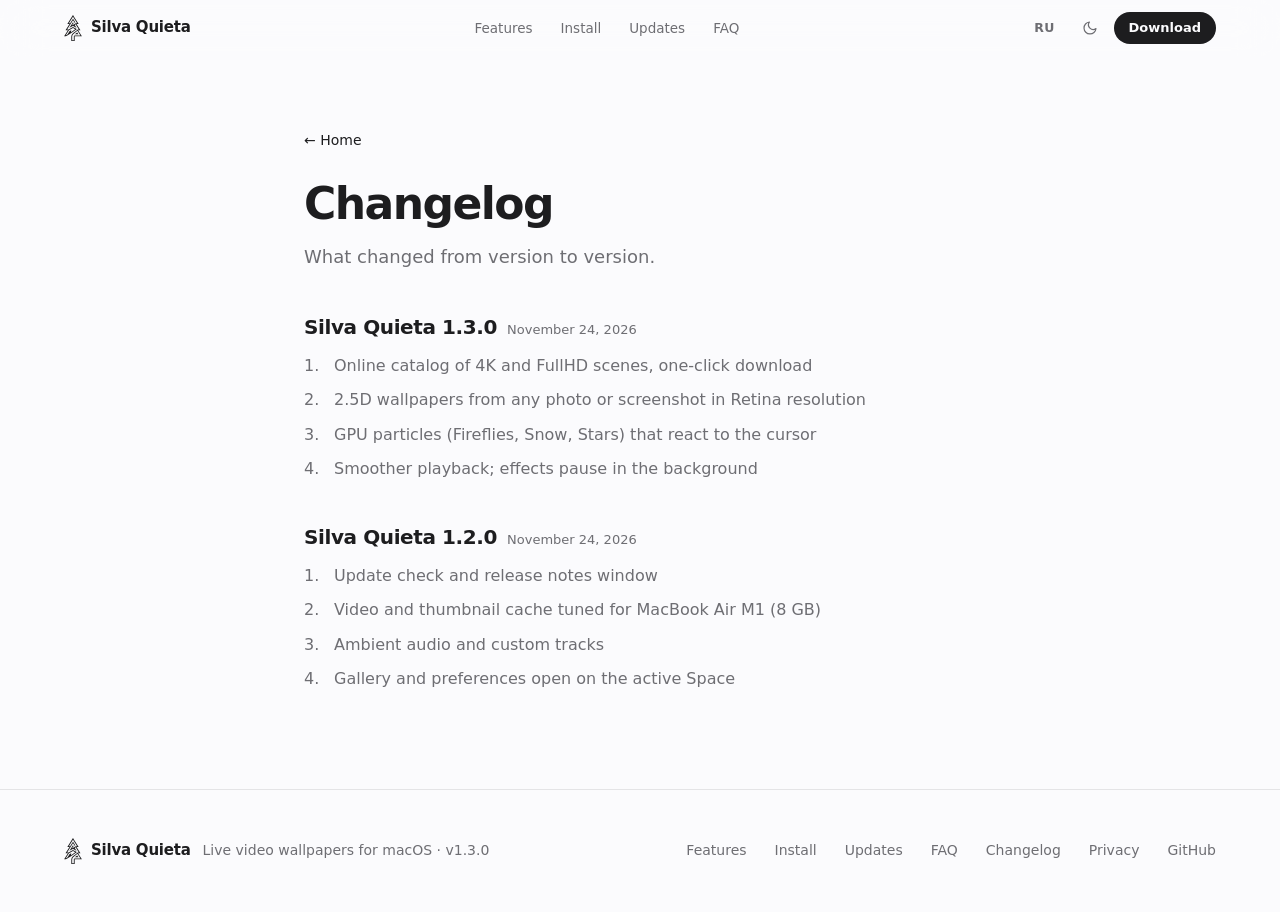
==== changelog.html @ 799d7765 "рол" ====
<!DOCTYPE html>
<html lang="ru" data-theme="dark">
<head>
  <meta charset="UTF-8">
  <meta name="viewport" content="width=device-width, initial-scale=1, viewport-fit=cover">
  <meta name="color-scheme" content="dark light">
  <title data-ru="Список изменений Silva Quieta" data-en="Silva Quieta changelog">Список изменений Silva Quieta</title>
  <meta name="description" content="История версий Silva Quieta." data-ru="История версий Silva Quieta." data-en="Silva Quieta release history.">
  <link rel="canonical" href="https://silvaquieta.com/changelog.html">
  <link rel="icon" href="favicon.ico?v=2" sizes="any">
  <link rel="icon" type="image/svg+xml" href="favicon.svg?v=2">
  <link rel="icon" type="image/png" sizes="48x48" href="favicon-48.png?v=2">
  <link rel="icon" type="image/png" sizes="96x96" href="favicon-96.png?v=2">
  <link rel="icon" type="image/png" sizes="192x192" href="icon-192.png?v=2">
  <link rel="apple-touch-icon" href="apple-touch-icon.png?v=2">
  <meta property="og:site_name" content="Silva Quieta">
  <meta property="og:type" content="website">
  <meta property="og:url" content="https://silvaquieta.com/changelog.html">
  <meta property="og:title" content="Список изменений Silva Quieta">
  <meta property="og:description" content="История версий Silva Quieta.">
  <script>(function(){var d=document.documentElement,l,t;
try{l=localStorage.getItem('sq-lang');t=localStorage.getItem('sq-theme')}catch(e){}
if(l!=='ru'&&l!=='en'){l=/^en/i.test(navigator.language||'')?'en':'ru'}
if(t!=='dark'&&t!=='light'){t=window.matchMedia&&matchMedia('(prefers-color-scheme: light)').matches?'light':'dark'}
d.lang=l;d.setAttribute('data-theme',t);d.classList.add('js');
var el=document.querySelector('title');if(el&&el.getAttribute('data-'+l))document.title=el.getAttribute('data-'+l);})();</script>
  <link rel="stylesheet" href="style.css?v=1.3.6">
</head>
<body>
  <header class="topbar">
    <div class="wrap bar">
      <a href="index.html" class="logo"><svg width="18" height="26" viewBox="0 0 385.00 562.25" fill="currentColor" fill-rule="evenodd" aria-hidden="true"><path d="M309.50 418.00 283.25 376.00 282.25 375.75 241.00 408.50 228.75 417.50 228.50 418.50 309.25 418.50ZM193.00 0.00 191.75 0.50 164.25 45.25 69.75 195.25 70.00 196.25 115.75 196.00 116.50 197.25 30.50 331.75 30.75 332.25 79.25 332.25 79.75 333.50 0.00 459.25 0.25 460.00 26.75 459.75 36.25 458.25 51.25 453.00 70.00 443.00 139.75 400.00 195.50 363.25 233.00 336.75 273.50 305.50 273.50 304.75 200.50 264.75 193.25 261.00 192.00 261.00 96.50 312.75 94.50 313.50 65.50 313.50 65.00 312.75 191.75 115.25 192.75 115.00 193.75 116.00 227.25 168.50 228.75 168.25 243.25 159.50 194.25 81.50 192.25 79.50 130.50 175.75 128.75 177.50 104.75 177.50 104.00 177.00 107.25 170.75 175.00 64.00 191.50 37.25 193.00 36.50 281.25 177.00 280.50 177.50 255.25 177.50 252.25 178.75 194.50 213.50 169.50 227.25 169.25 226.50 193.00 190.50 207.50 180.75 207.25 179.00 203.25 173.75 192.50 156.75 191.75 157.00 126.75 257.75 114.25 278.25 126.75 272.00 188.00 238.25 193.00 236.50 195.75 237.25 254.50 270.00 271.00 278.50 230.25 214.25 230.25 213.50 232.75 211.50 248.75 202.00 253.50 208.25 265.75 228.25 275.50 242.75 319.25 311.75 319.50 313.00 319.00 313.50 299.75 313.75 295.25 314.75 289.50 317.75 242.50 355.00 219.25 372.50 191.75 395.00 181.50 405.25 171.75 418.00 165.50 429.25 161.75 438.25 158.50 449.00 156.50 460.75 155.75 472.50 156.00 562.25 228.75 562.00 229.00 464.25 229.75 462.00 232.25 460.00 384.50 460.00 385.00 459.50 305.00 333.25 305.50 332.25 354.00 332.25 354.00 331.25 268.25 197.00 269.25 196.00 315.00 196.25 315.25 195.50 221.25 46.00ZM288.75 343.25 350.50 439.75 350.50 440.75 350.00 441.25 231.00 441.25 227.75 441.75 222.25 443.75 218.25 446.50 214.75 450.25 211.75 455.75 210.50 460.75 210.25 543.00 209.00 543.75 175.25 543.50 174.50 542.75 174.75 466.75 176.25 456.00 178.25 448.25 181.25 440.25 185.25 432.00 191.25 422.75 196.50 416.50 209.75 404.00 288.00 343.00ZM238.50 307.50 238.50 308.50 233.75 312.75 209.75 330.50 149.25 371.50 148.25 370.50 155.25 328.25 122.25 345.75 119.75 348.25 75.50 417.00 68.00 422.50 54.75 430.50 38.75 438.50 35.50 439.00 40.25 430.50 104.50 330.00 106.50 328.25 192.00 282.25 193.50 282.50Z"/></svg><span>Silva Quieta</span></a>
      <nav class="menu" id="menu" aria-label="Main">
        <a href="index.html#features"><span class="ru">Возможности</span><span class="en">Features</span></a>
        <a href="index.html#install"><span class="ru">Установка</span><span class="en">Install</span></a>
        <a href="index.html#updates"><span class="ru">Обновления</span><span class="en">Updates</span></a>
        <a href="index.html#faq"><span class="ru">Вопросы</span><span class="en">FAQ</span></a>
      </nav>
      <div class="controls">
        <button id="lang-btn" class="icon-btn text" type="button" aria-label="Language"><span class="ru">EN</span><span class="en">RU</span></button>
        <button id="theme-btn" class="icon-btn" type="button" aria-label="Theme"><svg class="i-sun" width="16" height="16" viewBox="0 0 24 24" fill="none" stroke="currentColor" stroke-width="1.8" stroke-linecap="round" aria-hidden="true"><circle cx="12" cy="12" r="4"/><path d="M12 2v2M12 20v2M4.9 4.9l1.4 1.4M17.7 17.7l1.4 1.4M2 12h2M20 12h2M4.9 19.1l1.4-1.4M17.7 6.3l1.4-1.4"/></svg><svg class="i-moon" width="16" height="16" viewBox="0 0 24 24" fill="none" stroke="currentColor" stroke-width="1.8" stroke-linecap="round" stroke-linejoin="round" aria-hidden="true"><path d="M21 12.8A9 9 0 1 1 11.2 3a7 7 0 0 0 9.8 9.8z"/></svg></button>
        <a href="https://github.com/matviukuzmenko-cloud/silva-quieta/releases/download/1.3.0/Silva_Quieta_Installer.dmg" class="btn sm" data-dl><span class="ru">Скачать</span><span class="en">Download</span></a>
        <button id="menu-btn" class="icon-btn burger" type="button" aria-label="Menu" aria-expanded="false" aria-controls="menu"><svg width="16" height="16" viewBox="0 0 24 24" fill="none" stroke="currentColor" stroke-width="1.8" stroke-linecap="round" aria-hidden="true"><path d="M4 7h16M4 12h16M4 17h16"/></svg></button>
      </div>
    </div>
  </header>

  <main class="wrap prose">
    <a class="back" href="index.html"><span class="ru">← На главную</span><span class="en">← Home</span></a>
    <h1><span class="ru">Обновления</span><span class="en">Changelog</span></h1>
    <p class="ru sub-lead">Что менялось от версии к версии.</p>
<p class="en sub-lead">What changed from version to version.</p>
    <h2>Silva Quieta 1.3.0<time datetime="2026-11-24"><span class="ru">24 ноября 2026</span><span class="en">November 24, 2026</span></time></h2>
    <ol class="plain">
      <li><span class="ru">Онлайн-каталог 4K и FullHD сцен, загрузка в один клик</span><span class="en">Online catalog of 4K and FullHD scenes, one-click download</span></li>
      <li><span class="ru">2.5D-обои из любого фото или скриншота в Retina-разрешении</span><span class="en">2.5D wallpapers from any photo or screenshot in Retina resolution</span></li>
      <li><span class="ru">GPU-частицы «Светлячки», «Снег» и «Звёзды», реагирующие на курсор</span><span class="en">GPU particles (Fireflies, Snow, Stars) that react to the cursor</span></li>
      <li><span class="ru">Воспроизведение стало ровнее, эффекты в фоне ставятся на паузу</span><span class="en">Smoother playback; effects pause in the background</span></li>
    </ol>
    <h2>Silva Quieta 1.2.0<time datetime="2026-11-24"><span class="ru">24 ноября 2026</span><span class="en">November 24, 2026</span></time></h2>
    <ol class="plain">
      <li><span class="ru">Проверка обновлений и окно со списком изменений</span><span class="en">Update check and release notes window</span></li>
      <li><span class="ru">Кэш видео и миниатюр под MacBook Air M1 (8 ГБ)</span><span class="en">Video and thumbnail cache tuned for MacBook Air M1 (8 GB)</span></li>
      <li><span class="ru">Фоновый звук и свои аудиодорожки</span><span class="en">Ambient audio and custom tracks</span></li>
      <li><span class="ru">Галерея и настройки открываются на активном Spaces</span><span class="en">Gallery and preferences open on the active Space</span></li>
    </ol>
  </main>

  <footer class="site-footer">
    <div class="wrap foot">
      <div class="foot-brand">
        <a href="index.html" class="logo"><svg width="18" height="26" viewBox="0 0 385.00 562.25" fill="currentColor" fill-rule="evenodd" aria-hidden="true"><path d="M309.50 418.00 283.25 376.00 282.25 375.75 241.00 408.50 228.75 417.50 228.50 418.50 309.25 418.50ZM193.00 0.00 191.75 0.50 164.25 45.25 69.75 195.25 70.00 196.25 115.75 196.00 116.50 197.25 30.50 331.75 30.75 332.25 79.25 332.25 79.75 333.50 0.00 459.25 0.25 460.00 26.75 459.75 36.25 458.25 51.25 453.00 70.00 443.00 139.75 400.00 195.50 363.25 233.00 336.75 273.50 305.50 273.50 304.75 200.50 264.75 193.25 261.00 192.00 261.00 96.50 312.75 94.50 313.50 65.50 313.50 65.00 312.75 191.75 115.25 192.75 115.00 193.75 116.00 227.25 168.50 228.75 168.25 243.25 159.50 194.25 81.50 192.25 79.50 130.50 175.75 128.75 177.50 104.75 177.50 104.00 177.00 107.25 170.75 175.00 64.00 191.50 37.25 193.00 36.50 281.25 177.00 280.50 177.50 255.25 177.50 252.25 178.75 194.50 213.50 169.50 227.25 169.25 226.50 193.00 190.50 207.50 180.75 207.25 179.00 203.25 173.75 192.50 156.75 191.75 157.00 126.75 257.75 114.25 278.25 126.75 272.00 188.00 238.25 193.00 236.50 195.75 237.25 254.50 270.00 271.00 278.50 230.25 214.25 230.25 213.50 232.75 211.50 248.75 202.00 253.50 208.25 265.75 228.25 275.50 242.75 319.25 311.75 319.50 313.00 319.00 313.50 299.75 313.75 295.25 314.75 289.50 317.75 242.50 355.00 219.25 372.50 191.75 395.00 181.50 405.25 171.75 418.00 165.50 429.25 161.75 438.25 158.50 449.00 156.50 460.75 155.75 472.50 156.00 562.25 228.75 562.00 229.00 464.25 229.75 462.00 232.25 460.00 384.50 460.00 385.00 459.50 305.00 333.25 305.50 332.25 354.00 332.25 354.00 331.25 268.25 197.00 269.25 196.00 315.00 196.25 315.25 195.50 221.25 46.00ZM288.75 343.25 350.50 439.75 350.50 440.75 350.00 441.25 231.00 441.25 227.75 441.75 222.25 443.75 218.25 446.50 214.75 450.25 211.75 455.75 210.50 460.75 210.25 543.00 209.00 543.75 175.25 543.50 174.50 542.75 174.75 466.75 176.25 456.00 178.25 448.25 181.25 440.25 185.25 432.00 191.25 422.75 196.50 416.50 209.75 404.00 288.00 343.00ZM238.50 307.50 238.50 308.50 233.75 312.75 209.75 330.50 149.25 371.50 148.25 370.50 155.25 328.25 122.25 345.75 119.75 348.25 75.50 417.00 68.00 422.50 54.75 430.50 38.75 438.50 35.50 439.00 40.25 430.50 104.50 330.00 106.50 328.25 192.00 282.25 193.50 282.50Z"/></svg><span>Silva Quieta</span></a>
        <span class="foot-note"><span class="ru">Живые видео-обои для macOS</span><span class="en">Live video wallpapers for macOS</span> · v<span data-ver>1.3.0</span></span>
      </div>
      <nav class="foot-links" aria-label="Footer">
        <a href="index.html#features"><span class="ru">Возможности</span><span class="en">Features</span></a>
        <a href="index.html#install"><span class="ru">Установка</span><span class="en">Install</span></a>
        <a href="index.html#updates"><span class="ru">Обновления</span><span class="en">Updates</span></a>
        <a href="index.html#faq"><span class="ru">Вопросы</span><span class="en">FAQ</span></a>
        <a href="changelog.html"><span class="ru">Изменения</span><span class="en">Changelog</span></a>
        <a href="privacy.html"><span class="ru">Приватность</span><span class="en">Privacy</span></a>
        <a href="https://github.com/matviukuzmenko-cloud/silva-quieta">GitHub</a>
      </nav>
    </div>
  </footer>

  <script src="script.js?v=1.3.6"></script>
</body>
</html>
---- style.css ----
:root {
  color-scheme: light;
  --bg: #fbfbfd;
  --surface: #ffffff;
  --surface-2: #f3f3f6;
  --border: rgba(0, 0, 0, 0.09);
  --border-strong: rgba(0, 0, 0, 0.18);
  --text: #1d1d1f;
  --muted: #6e6e73;
  --accent: #1d1d1f;
  --on-solid: #ffffff;
  --shadow: 0 1px 2px rgba(0, 0, 0, 0.04), 0 12px 32px -12px rgba(0, 0, 0, 0.12);
  --font: -apple-system, BlinkMacSystemFont, "SF Pro Text", "Inter", "Segoe UI", system-ui, sans-serif;
  --mono: ui-monospace, "SF Mono", Menlo, Consolas, monospace;
  --ease: cubic-bezier(0.25, 0.1, 0.25, 1);
  --out: cubic-bezier(0.16, 1, 0.3, 1);
  --card: #F5F6F8;
  --win-shadow: 0 30px 80px rgba(0, 0, 0, 0.12);
}

:root[data-theme="dark"] {
  color-scheme: dark;
  --bg: #0b0c0d;
  --surface: #141516;
  --surface-2: #1b1c1e;
  --border: rgba(255, 255, 255, 0.09);
  --border-strong: rgba(255, 255, 255, 0.2);
  --text: #f5f5f7;
  --muted: #9a9aa1;
  --accent: #f5f5f7;
  --on-solid: #0b0c0d;
  --shadow: 0 1px 2px rgba(0, 0, 0, 0.4), 0 16px 40px -12px rgba(0, 0, 0, 0.6);
  --card: #12161B;
  --win-shadow: 0 30px 80px rgba(0, 0, 0, 0.55);
}

html:not([lang="en"]) .en,
html[lang="en"] .ru {
  display: none !important;
}

*, *::before, *::after { box-sizing: border-box; }
* { margin: 0; padding: 0; }

html {
  scroll-behavior: smooth;
  scroll-padding-top: 56px;
  -webkit-text-size-adjust: 100%;
}

body {
  font-family: var(--font);
  font-size: 16px;
  line-height: 1.55;
  color: var(--text);
  background: var(--bg);
  -webkit-font-smoothing: antialiased;
  text-rendering: optimizeLegibility;
  min-height: 100vh;
  overflow-x: clip;
  display: flex;
  flex-direction: column;
}

main { flex: 1; }

img { display: block; max-width: 100%; }
a { color: inherit; }
button { font: inherit; color: inherit; }
code, kbd { font-family: var(--mono); }
[hidden] { display: none !important; }

:focus-visible {
  outline: 2px solid var(--accent);
  outline-offset: 2px;
  border-radius: 6px;
}

.wrap {
  width: 100%;
  max-width: 1200px;
  margin: 0 auto;
  padding: 0 24px;
}

.topbar {
  position: sticky;
  top: 0;
  z-index: 50;
  background: color-mix(in srgb, var(--bg) 78%, transparent);
  -webkit-backdrop-filter: saturate(180%) blur(20px);
  backdrop-filter: saturate(180%) blur(20px);
  transition: background-color 0.5s var(--ease);
}
.topbar.scrolled { background: color-mix(in srgb, var(--bg) 86%, transparent); }

.bar {
  height: 56px;
  display: flex;
  align-items: center;
  gap: 24px;
}

.logo {
  display: inline-flex;
  align-items: center;
  gap: 9px;
  font-weight: 650;
  font-size: 15px;
  letter-spacing: -0.015em;
  text-decoration: none;
  flex: none;
}
.logo svg { display: block; color: var(--accent); }

.menu {
  flex: 1;
  display: flex;
  justify-content: center;
  gap: 4px;
}
.menu a {
  padding: 6px 12px;
  border-radius: 8px;
  font-size: 13.5px;
  color: var(--muted);
  text-decoration: none;
  transition: color 0.2s var(--ease), background-color 0.2s var(--ease);
}
.menu a:hover { color: var(--text); background: var(--surface-2); }
.menu a.active { color: var(--text); }

.controls {
  display: flex;
  align-items: center;
  gap: 8px;
  flex: none;
  margin-left: auto;
}

.btn,
.btn-ghost,
.chip,
.icon-btn {
  display: inline-flex;
  align-items: center;
  justify-content: center;
  gap: 8px;
  border: 1px solid transparent;
  cursor: pointer;
  text-decoration: none;
  white-space: nowrap;
  transition: background-color 0.2s var(--ease), border-color 0.2s var(--ease),
    color 0.2s var(--ease), opacity 0.2s var(--ease),
    transform 0.45s cubic-bezier(0.16, 1, 0.3, 1), box-shadow 0.45s cubic-bezier(0.16, 1, 0.3, 1);
}

.btn {
  height: 44px;
  padding: 0 22px;
  border-radius: 999px;
  background: var(--text);
  color: var(--bg);
  font-size: 15px;
  font-weight: 600;
}
.btn { position: relative; overflow: hidden; }
.btn::after {
  content: "";
  position: absolute;
  top: 0;
  right: 0;
  bottom: 0;
  left: 0;
  background: linear-gradient(110deg, transparent 30%, color-mix(in srgb, var(--bg) 38%, transparent) 50%, transparent 70%);
  transform: translateX(-130%);
  pointer-events: none;
}
.btn:hover { transform: translateY(-1px); box-shadow: 0 10px 26px -10px color-mix(in srgb, var(--text) 55%, transparent); }
.btn:hover::after { transform: translateX(130%); transition: transform 0.9s cubic-bezier(0.16, 1, 0.3, 1); }
.btn:active, .btn-ghost:active { transform: scale(0.97); transition-duration: 0.12s; }

.btn-ghost {
  height: 44px;
  padding: 0 22px;
  border-radius: 999px;
  border-color: var(--border-strong);
  font-size: 15px;
  font-weight: 500;
}
.btn-ghost:hover { background: var(--surface-2); transform: translateY(-1px); }

.btn.sm, .btn-ghost.sm { height: 32px; padding: 0 14px; font-size: 13px; }

.chip {
  height: 30px;
  padding: 0 12px;
  border-radius: 999px;
  background: transparent;
  border-color: var(--border);
  color: var(--muted);
  font-size: 13px;
  font-weight: 500;
}
.chip:hover { color: var(--text); border-color: var(--border-strong); }
.chip.on { background: var(--text); color: var(--bg); border-color: var(--text); }

.icon-btn {
  width: 32px;
  height: 32px;
  border-radius: 8px;
  background: transparent;
  color: var(--muted);
}
.icon-btn:hover { color: var(--text); background: var(--surface-2); }
.icon-btn.text { width: auto; padding: 0 10px; font-size: 12.5px; font-weight: 600; letter-spacing: 0.02em; }

:root[data-theme="dark"] .i-moon,
:root:not([data-theme="dark"]) .i-sun { display: none; }

.burger { display: none; }

.hero {
  position: relative;
  isolation: isolate;
  padding: 120px 0 72px;
  text-align: center;
}
.js .hero h1:not(.split) { visibility: hidden; animation: sq-show 0s 1.5s forwards; }
@keyframes sq-show { to { visibility: visible; } }
.hero h1 .w {
  display: inline-block;
  overflow: hidden;
  vertical-align: top;
  padding: 0.06em 0.05em 0.16em;
  margin: -0.06em -0.05em -0.16em;
}
.hero h1 .wi {
  display: inline-block;
  animation: sq-rise 1.1s cubic-bezier(0.16, 1, 0.3, 1) both;
  animation-delay: calc(var(--i, 0) * 90ms + 120ms);
}
@keyframes sq-rise {
  from { transform: translateY(108%) rotate(2.5deg); opacity: 0; filter: blur(6px); }
  to { transform: none; opacity: 1; filter: none; }
}
.hero h1 {
  font-size: clamp(44px, 7.4vw, 88px);
  font-weight: 800;
  line-height: 1.03;
  letter-spacing: -0.045em;
  margin-bottom: 22px;
}
.hero .lead {
  max-width: 600px;
  margin: 0 auto 36px;
  font-size: 18px;
  line-height: 1.55;
  color: var(--muted);
}
.cta-row {
  display: flex;
  justify-content: center;
  flex-wrap: wrap;
  gap: 10px;
}
.hero .note {
  margin-top: 18px;
  font-size: 13px;
  color: var(--muted);
}

.shot {
  margin: 64px auto 0;
  max-width: 920px;
}
.shot img {
  width: 100%;
  height: auto;
  border-radius: 14px;
  border: 1px solid var(--border);
  box-shadow: var(--shadow);
  will-change: transform;
}

.facts {
  display: grid;
  grid-template-columns: repeat(3, 1fr);
  max-width: 760px;
  margin: 72px auto 0;
}
.facts > div { padding: 24px 12px 0; }
.facts dt {
  font-size: clamp(32px, 4vw, 44px);
  font-weight: 800;
  letter-spacing: -0.03em;
  line-height: 1.1;
  font-variant-numeric: tabular-nums;
}
.facts dt small { font-size: 15px; font-weight: 500; color: var(--muted); letter-spacing: 0; }
.facts dd { margin-top: 6px; font-size: 13px; color: var(--muted); }

.section {
  padding-top: 88px;
  padding-bottom: 88px;
  scroll-margin-top: 56px;
}
.section-head { max-width: 680px; margin-bottom: 40px; }
.section-head h2 {
  font-size: clamp(32px, 3.8vw, 46px);
  font-weight: 800;
  letter-spacing: -0.03em;
  line-height: 1.1;
  margin-bottom: 14px;
}
.section-head p { font-size: 17px; color: var(--muted); line-height: 1.6; }

.showcase { padding-top: 8px; padding-bottom: 0; }
.fade-out {
  opacity: calc(1 - var(--e) * 0.95);
  filter: blur(calc(var(--e) * 7px));
  translate: 0 calc(var(--e) * -14px);
}
.reel {
  display: flex;
  align-items: center;
  gap: 12px;
  height: 360px;
}
.clip {
  position: relative;
  flex: 1 1 0;
  min-width: 0;
  height: 84%;
  overflow: hidden;
  border-radius: 20px;
  background: var(--surface-2);
  cursor: pointer;
  outline: none;
  transition: flex-grow 0.8s cubic-bezier(0.16, 1, 0.3, 1), height 0.8s cubic-bezier(0.16, 1, 0.3, 1), box-shadow 0.8s var(--ease);
}
.clip.on {
  flex-grow: 2.4;
  height: 100%;
  box-shadow: var(--win-shadow);
}
.clip video {
  position: absolute;
  top: 0;
  left: 0;
  width: 100%;
  height: 100%;
  object-fit: cover;
  transform: scale(1.1);
  filter: brightness(0.62) saturate(0.85);
  transition: transform 0.9s cubic-bezier(0.16, 1, 0.3, 1), filter 0.9s var(--ease);
}
.clip.on video {
  transform: scale(1);
  filter: none;
}
.clip::after {
  content: "";
  position: absolute;
  top: 0;
  right: 0;
  bottom: 0;
  left: 0;
  background: linear-gradient(to top, rgba(0, 0, 0, 0.5), transparent 38%);
  pointer-events: none;
}
.clip figcaption {
  position: absolute;
  left: 16px;
  right: 16px;
  bottom: 14px;
  z-index: 1;
  color: #fff;
  font-size: 13px;
  font-weight: 600;
  white-space: nowrap;
  overflow: hidden;
  text-overflow: ellipsis;
}
.clip:focus-visible { outline: 2px solid var(--accent); outline-offset: 3px; }

/* Full-width typographic rows with scroll focus */
.f-list { max-width: 1120px; }
.f-row {
  display: grid;
  grid-template-columns: minmax(280px, 0.9fr) minmax(0, 1.4fr);
  gap: 48px;
  padding: 44px 0;
}
.f-row h3 {
  font-size: clamp(26px, 3vw, 38px);
  font-weight: 700;
  letter-spacing: -0.03em;
  line-height: 1.1;
}
.f-body p { font-size: clamp(17px, 1.5vw, 20px); line-height: 1.55; color: var(--muted); }
.f-body strong { color: var(--text); font-weight: 650; }
.f-body code { font-size: 0.82em; padding: 2px 7px; border-radius: 7px; background: var(--surface-2); color: var(--text); }
.js .f-row {
  opacity: 0.22;
  filter: blur(3px);
  transform: translateY(14px) scale(0.99);
  transform-origin: 0 50%;
  transition: opacity 0.35s ease-out, filter 0.35s ease-out, transform 0.45s cubic-bezier(0.16, 1, 0.3, 1);
  will-change: opacity, filter, transform;
}
.js .f-row.is-focus { opacity: 1; filter: blur(0px); transform: translateY(0) scale(1); }

.steps { display: grid; gap: 20px; }
.step {
  display: grid;
  grid-template-columns: minmax(0, 1fr) minmax(0, 1.8fr);
  gap: 40px;
  padding: 36px;
  background: var(--card);
  border-radius: 24px;
}
.step h3 { font-size: 20px; font-weight: 700; letter-spacing: -0.025em; line-height: 1.3; }
.step h3 time { display: block; margin-top: 4px; font-size: 13px; font-weight: 400; color: var(--muted); }
.step p, .step li { font-size: 15.5px; line-height: 1.65; color: var(--muted); }
.step strong { color: var(--text); font-weight: 600; }
.step .cta-row { justify-content: flex-start; margin-top: 16px; }
.plain { list-style: none; display: grid; gap: 8px; }
.plain li { position: relative; padding-left: 16px; }
.plain li::before { content: ""; position: absolute; left: 0; top: 0.7em; width: 4px; height: 4px; border-radius: 50%; background: var(--muted); }
ol.plain { counter-reset: n; }
ol.plain li { counter-increment: n; padding-left: 30px; }
ol.plain li::before {
  content: counter(n) ".";
  top: 0;
  width: 22px;
  height: auto;
  border-radius: 0;
  background: none;
  color: var(--muted);
  font-variant-numeric: tabular-nums;
}
.prose h2 time { margin-left: 10px; font-size: 13px; font-weight: 400; color: var(--muted); letter-spacing: 0; }
.faq-list { max-width: 820px; display: grid; gap: 12px; }

.two-col { display: grid; grid-template-columns: 1fr 1fr; gap: 56px; }
.two-col h3 {
  font-size: 13px;
  font-weight: 600;
  color: var(--muted);
  text-transform: uppercase;
  letter-spacing: 0.06em;
  margin-bottom: 8px;
}
.rows { border-top: 1px solid var(--border); }
.row {
  display: flex;
  justify-content: space-between;
  align-items: center;
  gap: 20px;
  padding: 14px 0;
  border-bottom: 1px solid var(--border);
  font-size: 15px;
}
.row > span:last-child { color: var(--muted); text-align: right; font-size: 14px; }
.keys { display: inline-flex; gap: 4px; flex: none; }
kbd {
  min-width: 26px;
  height: 26px;
  padding: 0 7px;
  display: inline-flex;
  align-items: center;
  justify-content: center;
  border-radius: 6px;
  border: 1px solid var(--border-strong);
  background: var(--surface);
  font-family: var(--font);
  font-size: 12.5px;
  font-weight: 500;
  color: var(--text);
}

.prose { max-width: 720px; padding-top: 72px; padding-bottom: 96px; }
.back {
  display: inline-block;
  margin-bottom: 28px;
  font-size: 14px;
  color: var(--muted);
  text-decoration: none;
}
.back:hover { color: var(--text); }
.prose h1 {
  font-size: clamp(32px, 5vw, 44px);
  font-weight: 650;
  letter-spacing: -0.035em;
  line-height: 1.1;
  margin-bottom: 14px;
}
.prose .sub-lead { font-size: 18px; color: var(--muted); margin-bottom: 40px; }
.prose h2 {
  font-size: 20px;
  font-weight: 600;
  letter-spacing: -0.02em;
  margin: 40px 0 10px;
}
.prose p, .prose li { color: var(--muted); font-size: 16px; line-height: 1.65; }
.prose p + p, .prose p + .cmd, .prose .cmd + p { margin-top: 12px; }
.prose strong { color: var(--text); font-weight: 600; }
.prose ul { padding-left: 20px; display: grid; gap: 6px; }
.prose details { margin-bottom: 12px; }
.prose a:not(.btn):not(.btn-ghost) { color: var(--text); text-underline-offset: 3px; text-decoration-color: var(--border-strong); }
.prose a:not(.btn):not(.btn-ghost):hover { text-decoration-color: var(--text); }
.prose .cta-row { justify-content: flex-start; margin: 28px 0 8px; }

.cmd {
  display: flex;
  align-items: center;
  justify-content: space-between;
  gap: 12px;
  margin: 12px 0;
  padding: 10px 10px 10px 18px;
  border-radius: 16px;
  background: var(--bg);
}
.cmd code { font-size: 13px; color: var(--text); overflow-x: auto; white-space: nowrap; }

details { background: var(--card); border-radius: 24px; padding: 0 32px; }
summary {
  display: flex;
  justify-content: space-between;
  align-items: center;
  gap: 20px;
  padding: 24px 0;
  font-size: 18px;
  font-weight: 650;
  letter-spacing: -0.02em;
  cursor: pointer;
  list-style: none;
}
summary::-webkit-details-marker { display: none; }
summary::after {
  content: "";
  flex: none;
  width: 7px;
  height: 7px;
  border-right: 1.5px solid var(--muted);
  border-bottom: 1.5px solid var(--muted);
  transform: rotate(45deg);
  transition: transform 0.25s var(--ease);
}
details[open] summary::after { transform: rotate(225deg); }
details p { padding: 0 0 28px; max-width: 62ch; }

.release { padding: 8px 0 8px; }
.release time { font-size: 13px; color: var(--muted); margin-left: 8px; font-weight: 400; }

.site-footer {
  margin-top: 0;
  padding: 48px 0 calc(48px + env(safe-area-inset-bottom, 0px));
  border-top: 1px solid var(--border);
  font-size: 14px;
  color: var(--muted);
}
.foot { display: flex; flex-wrap: wrap; justify-content: space-between; align-items: center; gap: 24px 48px; }
.foot-brand { display: flex; align-items: center; flex-wrap: wrap; gap: 6px 12px; }
.foot-brand .logo { color: var(--text); }
.foot-note { white-space: nowrap; }
.foot-links { display: flex; flex-wrap: wrap; align-items: center; justify-content: flex-end; gap: 12px 28px; }
.foot-links a { color: var(--muted); text-decoration: none; transition: color 0.2s var(--ease); }
.foot-links a:hover { color: var(--text); }

.js .reveal {
  opacity: 0;
  transform: translateY(36px);
  filter: blur(8px);
  transition: opacity 1.1s var(--out), transform 1.1s var(--out), filter 1.1s var(--out);
  will-change: opacity, transform, filter;
}
.js .reveal.in { opacity: 1; transform: translateY(0); filter: blur(0); }

.leaving main, .leaving .site-footer { opacity: 0; transform: translateY(-8px); transition: opacity 0.26s ease, transform 0.26s ease; }
.theme-fade, .theme-fade *, .theme-fade *::before, .theme-fade *::after {
  transition: background-color 0.5s var(--ease), color 0.5s var(--ease), border-color 0.5s var(--ease), box-shadow 0.5s var(--ease) !important;
}
::view-transition-old(root), ::view-transition-new(root) { animation: none; mix-blend-mode: normal; }
::view-transition-old(root) { z-index: 1; }
::view-transition-new(root) { z-index: 2; }

@media (prefers-reduced-motion: reduce) {
  html { scroll-behavior: auto; }
  .js .f-row { opacity: 1; filter: none; transform: none; transition: none; }
  .js .reveal { opacity: 1; transform: none; filter: none; transition: none; }
  .hero h1 .wi { animation: none; }
  .btn::after { display: none; }
  .clip, .clip video { transition: none; }
  .leaving main, .leaving .site-footer { opacity: 1; transform: none; }
}

@media (max-width: 900px) {
  .step { grid-template-columns: minmax(0, 1fr); gap: 14px; }
  .step > div { min-width: 0; }
  .two-col { grid-template-columns: 1fr; gap: 40px; }
}

@media (max-width: 760px) {
  .f-row { grid-template-columns: minmax(0, 1fr); gap: 14px; padding: 32px 0; }
  .burger { display: inline-flex; }
  .menu {
    display: none;
    position: absolute;
    top: 56px;
    left: 0;
    right: 0;
    flex-direction: column;
    justify-content: flex-start;
    gap: 0;
    padding: 8px 16px 16px;
    background: var(--bg);
    box-shadow: 0 24px 40px -24px rgba(0, 0, 0, 0.25);
  }
  .menu.open { display: flex; }
  .menu a { padding: 12px 8px; font-size: 16px; }
  .bar .btn.sm { display: none; }
}

@media (max-width: 640px) {
  .wrap { padding: 0 16px; }
  .hero { padding: 72px 0 48px; }
  .hero .lead { font-size: 16.5px; }
  .section { padding-top: 56px; padding-bottom: 56px; }
  .section-head { margin-bottom: 28px; }
  .step { padding: 28px; border-radius: 20px; }
  details { padding: 0 22px; border-radius: 20px; }
  .facts { grid-template-columns: 1fr; margin-top: 40px; }
  .facts > div { padding: 16px 0; }
  .row { flex-direction: column; align-items: flex-start; gap: 6px; }
  .row > span:last-child { text-align: left; }
  .cta-row .btn, .cta-row .btn-ghost { width: 100%; }
}

@media (max-width: 760px) {
  .foot { flex-direction: column; align-items: flex-start; gap: 24px; }
  .foot-links { justify-content: flex-start; gap: 12px 24px; }
}


@media (max-width: 760px) {
  .reel { flex-direction: column; height: auto; }
  .clip, .clip.on { flex: none; width: 100%; height: auto; aspect-ratio: 16 / 9; box-shadow: none; }
  .clip video, .clip.on video { transform: none; filter: none; }
}
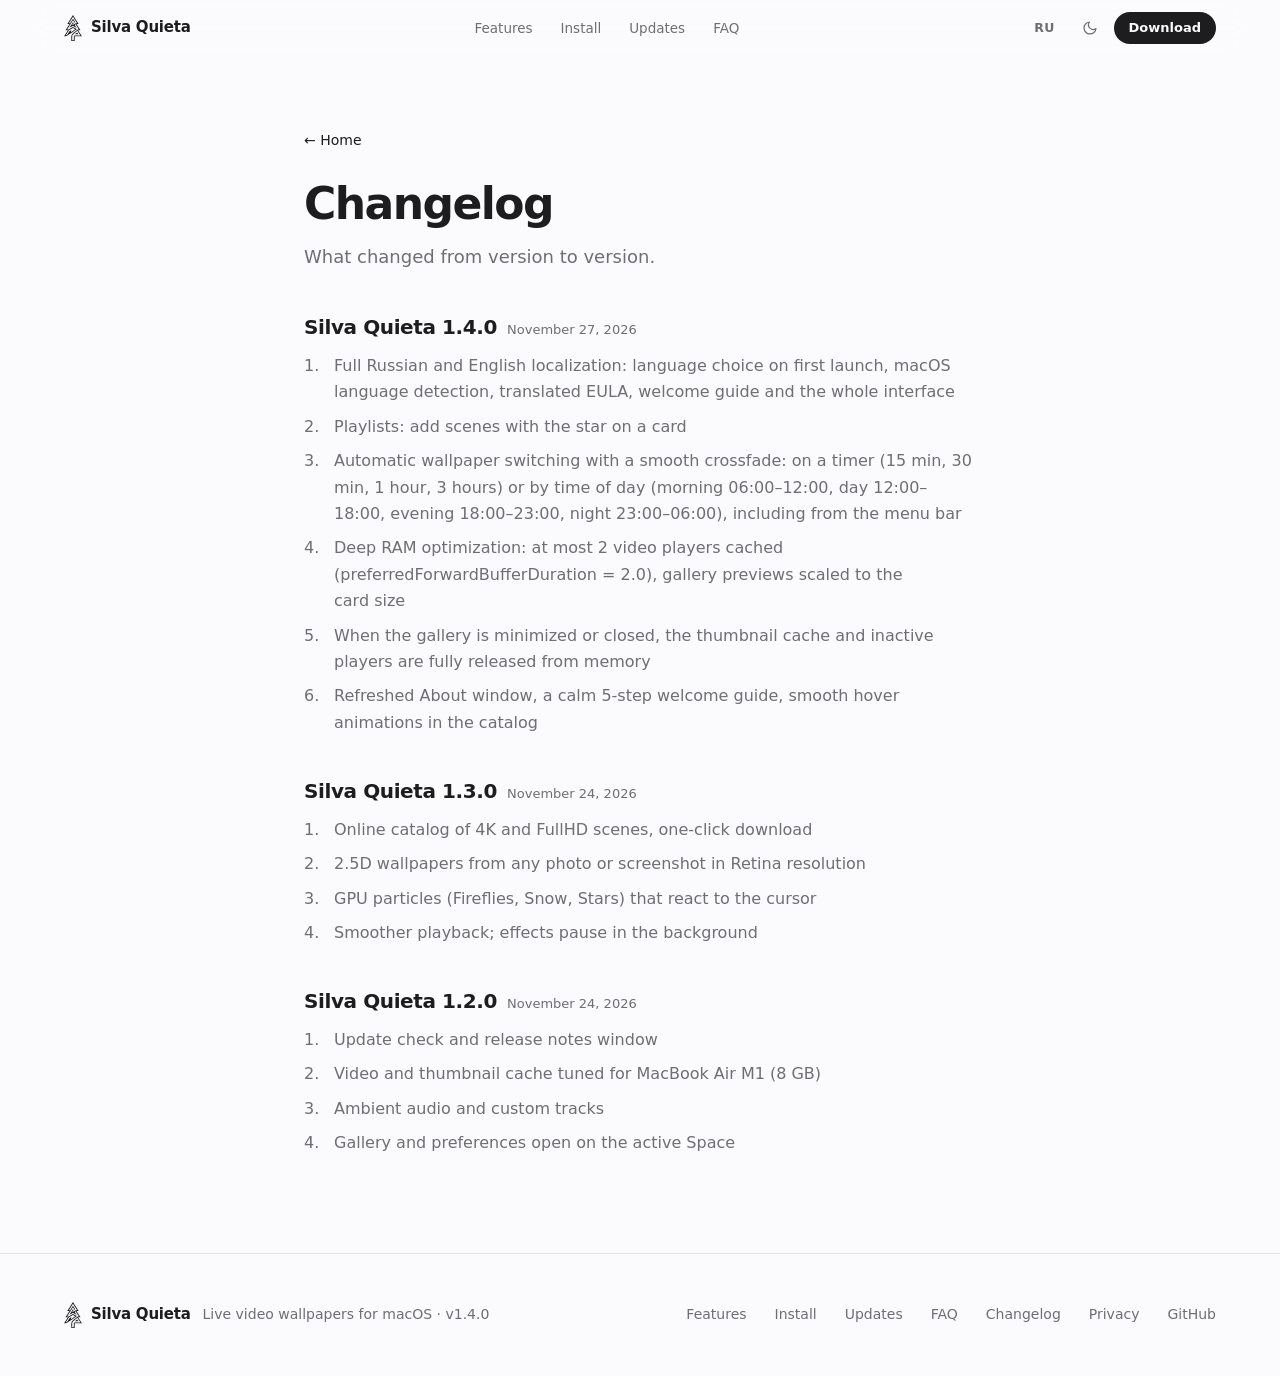
==== commit bcb62918: "обновлен сайт и добавлена верси 1.4" ====
--- a/changelog.html
+++ b/changelog.html
@@ -24,7 +24,7 @@
 if(t!=='dark'&&t!=='light'){t=window.matchMedia&&matchMedia('(prefers-color-scheme: light)').matches?'light':'dark'}
 d.lang=l;d.setAttribute('data-theme',t);d.classList.add('js');
 var el=document.querySelector('title');if(el&&el.getAttribute('data-'+l))document.title=el.getAttribute('data-'+l);})();</script>
-  <link rel="stylesheet" href="style.css?v=1.3.6">
+  <link rel="stylesheet" href="style.css?v=1.4.0">
 </head>
 <body>
   <header class="topbar">
@@ -39,7 +39,7 @@
       <div class="controls">
         <button id="lang-btn" class="icon-btn text" type="button" aria-label="Language"><span class="ru">EN</span><span class="en">RU</span></button>
         <button id="theme-btn" class="icon-btn" type="button" aria-label="Theme"><svg class="i-sun" width="16" height="16" viewBox="0 0 24 24" fill="none" stroke="currentColor" stroke-width="1.8" stroke-linecap="round" aria-hidden="true"><circle cx="12" cy="12" r="4"/><path d="M12 2v2M12 20v2M4.9 4.9l1.4 1.4M17.7 17.7l1.4 1.4M2 12h2M20 12h2M4.9 19.1l1.4-1.4M17.7 6.3l1.4-1.4"/></svg><svg class="i-moon" width="16" height="16" viewBox="0 0 24 24" fill="none" stroke="currentColor" stroke-width="1.8" stroke-linecap="round" stroke-linejoin="round" aria-hidden="true"><path d="M21 12.8A9 9 0 1 1 11.2 3a7 7 0 0 0 9.8 9.8z"/></svg></button>
-        <a href="https://github.com/matviukuzmenko-cloud/silva-quieta/releases/download/1.3.0/Silva_Quieta_Installer.dmg" class="btn sm" data-dl><span class="ru">Скачать</span><span class="en">Download</span></a>
+        <a href="https://github.com/matviukuzmenko-cloud/silva-quieta/releases/latest/download/Silva.Quieta.dmg" class="btn sm" data-dl><span class="ru">Скачать</span><span class="en">Download</span></a>
         <button id="menu-btn" class="icon-btn burger" type="button" aria-label="Menu" aria-expanded="false" aria-controls="menu"><svg width="16" height="16" viewBox="0 0 24 24" fill="none" stroke="currentColor" stroke-width="1.8" stroke-linecap="round" aria-hidden="true"><path d="M4 7h16M4 12h16M4 17h16"/></svg></button>
       </div>
     </div>
@@ -50,6 +50,15 @@
     <h1><span class="ru">Обновления</span><span class="en">Changelog</span></h1>
     <p class="ru sub-lead">Что менялось от версии к версии.</p>
 <p class="en sub-lead">What changed from version to version.</p>
+    <h2>Silva Quieta 1.4.0<time datetime="2026-11-27"><span class="ru">27 ноября 2026</span><span class="en">November 27, 2026</span></time></h2>
+    <ol class="plain">
+      <li><span class="ru">Полная локализация на русский и английский: выбор языка при первом запуске, автоопределение языка macOS, перевод EULA, приветственного гайда и всего интерфейса</span><span class="en">Full Russian and English localization: language choice on first launch, macOS language detection, translated EULA, welcome guide and the whole interface</span></li>
+      <li><span class="ru">Плейлисты: сцены добавляются звёздочкой на карточке</span><span class="en">Playlists: add scenes with the star on a card</span></li>
+      <li><span class="ru">Автосмена обоев с плавным crossfade: по таймеру (15 мин, 30 мин, 1 час, 3 часа) или по времени суток (утро 06:00–12:00, день 12:00–18:00, вечер 18:00–23:00, ночь 23:00–06:00), в том числе из строки меню</span><span class="en">Automatic wallpaper switching with a smooth crossfade: on a timer (15 min, 30 min, 1 hour, 3 hours) or by time of day (morning 06:00–12:00, day 12:00–18:00, evening 18:00–23:00, night 23:00–06:00), including from the menu bar</span></li>
+      <li><span class="ru">Глубокая оптимизация ОЗУ: в кэше не более 2 видеоплееров (preferredForwardBufferDuration = 2.0), превью галереи сжимаются под размер карточки</span><span class="en">Deep RAM optimization: at most 2 video players cached (preferredForwardBufferDuration = 2.0), gallery previews scaled to the card size</span></li>
+      <li><span class="ru">При сворачивании или закрытии галереи кэш миниатюр и неактивных плееров полностью выгружается из памяти</span><span class="en">When the gallery is minimized or closed, the thumbnail cache and inactive players are fully released from memory</span></li>
+      <li><span class="ru">Обновлено окно «О Silva Quieta», добавлен спокойный 5-шаговый приветственный гайд, плавные анимации наведения в каталоге</span><span class="en">Refreshed About window, a calm 5-step welcome guide, smooth hover animations in the catalog</span></li>
+    </ol>
     <h2>Silva Quieta 1.3.0<time datetime="2026-11-24"><span class="ru">24 ноября 2026</span><span class="en">November 24, 2026</span></time></h2>
     <ol class="plain">
       <li><span class="ru">Онлайн-каталог 4K и FullHD сцен, загрузка в один клик</span><span class="en">Online catalog of 4K and FullHD scenes, one-click download</span></li>
@@ -70,7 +79,7 @@
     <div class="wrap foot">
       <div class="foot-brand">
         <a href="index.html" class="logo"><svg width="18" height="26" viewBox="0 0 385.00 562.25" fill="currentColor" fill-rule="evenodd" aria-hidden="true"><path d="M309.50 418.00 283.25 376.00 282.25 375.75 241.00 408.50 228.75 417.50 228.50 418.50 309.25 418.50ZM193.00 0.00 191.75 0.50 164.25 45.25 69.75 195.25 70.00 196.25 115.75 196.00 116.50 197.25 30.50 331.75 30.75 332.25 79.25 332.25 79.75 333.50 0.00 459.25 0.25 460.00 26.75 459.75 36.25 458.25 51.25 453.00 70.00 443.00 139.75 400.00 195.50 363.25 233.00 336.75 273.50 305.50 273.50 304.75 200.50 264.75 193.25 261.00 192.00 261.00 96.50 312.75 94.50 313.50 65.50 313.50 65.00 312.75 191.75 115.25 192.75 115.00 193.75 116.00 227.25 168.50 228.75 168.25 243.25 159.50 194.25 81.50 192.25 79.50 130.50 175.75 128.75 177.50 104.75 177.50 104.00 177.00 107.25 170.75 175.00 64.00 191.50 37.25 193.00 36.50 281.25 177.00 280.50 177.50 255.25 177.50 252.25 178.75 194.50 213.50 169.50 227.25 169.25 226.50 193.00 190.50 207.50 180.75 207.25 179.00 203.25 173.75 192.50 156.75 191.75 157.00 126.75 257.75 114.25 278.25 126.75 272.00 188.00 238.25 193.00 236.50 195.75 237.25 254.50 270.00 271.00 278.50 230.25 214.25 230.25 213.50 232.75 211.50 248.75 202.00 253.50 208.25 265.75 228.25 275.50 242.75 319.25 311.75 319.50 313.00 319.00 313.50 299.75 313.75 295.25 314.75 289.50 317.75 242.50 355.00 219.25 372.50 191.75 395.00 181.50 405.25 171.75 418.00 165.50 429.25 161.75 438.25 158.50 449.00 156.50 460.75 155.75 472.50 156.00 562.25 228.75 562.00 229.00 464.25 229.75 462.00 232.25 460.00 384.50 460.00 385.00 459.50 305.00 333.25 305.50 332.25 354.00 332.25 354.00 331.25 268.25 197.00 269.25 196.00 315.00 196.25 315.25 195.50 221.25 46.00ZM288.75 343.25 350.50 439.75 350.50 440.75 350.00 441.25 231.00 441.25 227.75 441.75 222.25 443.75 218.25 446.50 214.75 450.25 211.75 455.75 210.50 460.75 210.25 543.00 209.00 543.75 175.25 543.50 174.50 542.75 174.75 466.75 176.25 456.00 178.25 448.25 181.25 440.25 185.25 432.00 191.25 422.75 196.50 416.50 209.75 404.00 288.00 343.00ZM238.50 307.50 238.50 308.50 233.75 312.75 209.75 330.50 149.25 371.50 148.25 370.50 155.25 328.25 122.25 345.75 119.75 348.25 75.50 417.00 68.00 422.50 54.75 430.50 38.75 438.50 35.50 439.00 40.25 430.50 104.50 330.00 106.50 328.25 192.00 282.25 193.50 282.50Z"/></svg><span>Silva Quieta</span></a>
-        <span class="foot-note"><span class="ru">Живые видео-обои для macOS</span><span class="en">Live video wallpapers for macOS</span> · v<span data-ver>1.3.0</span></span>
+        <span class="foot-note"><span class="ru">Живые видео-обои для macOS</span><span class="en">Live video wallpapers for macOS</span> · v<span data-ver>1.4.0</span></span>
       </div>
       <nav class="foot-links" aria-label="Footer">
         <a href="index.html#features"><span class="ru">Возможности</span><span class="en">Features</span></a>
@@ -84,6 +93,6 @@
     </div>
   </footer>
 
-  <script src="script.js?v=1.3.6"></script>
+  <script src="script.js?v=1.4.0"></script>
 </body>
 </html>
--- a/style.css
+++ b/style.css
@@ -68,6 +68,8 @@
 a { color: inherit; }
 button { font: inherit; color: inherit; }
 code, kbd { font-family: var(--mono); }
+h1, h2, h3 { text-wrap: balance; }
+p, li { text-wrap: pretty; }
 [hidden] { display: none !important; }
 
 :focus-visible {
@@ -176,7 +178,7 @@
   transform: translateX(-130%);
   pointer-events: none;
 }
-.btn:hover { transform: translateY(-1px); box-shadow: 0 10px 26px -10px color-mix(in srgb, var(--text) 55%, transparent); }
+.btn:hover { transform: translateY(-1px); box-shadow: 0 8px 22px -12px color-mix(in srgb, var(--text) 45%, transparent); }
 .btn:hover::after { transform: translateX(130%); transition: transform 0.9s cubic-bezier(0.16, 1, 0.3, 1); }
 .btn:active, .btn-ghost:active { transform: scale(0.97); transition-duration: 0.12s; }
 
@@ -270,6 +272,34 @@
   color: var(--muted);
 }
 
+.stats { padding-top: 72px; padding-bottom: 72px; }
+.stats-grid {
+  display: grid;
+  grid-template-columns: repeat(2, 1fr);
+  gap: 32px;
+  max-width: 560px;
+  margin: 0 auto;
+  text-align: center;
+}
+.stat-num {
+  font-size: clamp(36px, 4.5vw, 54px);
+  font-weight: 800;
+  letter-spacing: -0.04em;
+  line-height: 1.05;
+  font-variant-numeric: tabular-nums;
+  color: var(--text);
+}
+.stat-label {
+  display: inline-flex;
+  align-items: center;
+  justify-content: center;
+  gap: 6px;
+  margin-top: 10px;
+  font-size: 14px;
+  color: var(--muted);
+}
+.stat-label svg { flex: none; }
+
 .shot {
   margin: 64px auto 0;
   max-width: 920px;
@@ -301,11 +331,11 @@
 .facts dd { margin-top: 6px; font-size: 13px; color: var(--muted); }
 
 .section {
-  padding-top: 88px;
-  padding-bottom: 88px;
+  padding-top: 96px;
+  padding-bottom: 96px;
   scroll-margin-top: 56px;
 }
-.section-head { max-width: 680px; margin-bottom: 40px; }
+.section-head { max-width: 680px; margin-bottom: 48px; }
 .section-head h2 {
   font-size: clamp(32px, 3.8vw, 46px);
   font-weight: 800;
@@ -313,7 +343,8 @@
   line-height: 1.1;
   margin-bottom: 14px;
 }
-.section-head p { font-size: 17px; color: var(--muted); line-height: 1.6; }
+.section-head p { font-size: 17px; color: var(--muted); line-height: 1.6; max-width: 56ch; }
+.eyebrow { margin-bottom: 12px; font-size: 13px; font-weight: 600; letter-spacing: 0.06em; text-transform: uppercase; color: var(--muted); }
 
 .showcase { padding-top: 8px; padding-bottom: 0; }
 .fade-out {
@@ -418,11 +449,13 @@
   gap: 40px;
   padding: 36px;
   background: var(--card);
+  border: 1px solid transparent;
   border-radius: 24px;
+  transition: border-color 0.5s var(--out), background-color 0.5s var(--out);
 }
 .step h3 { font-size: 20px; font-weight: 700; letter-spacing: -0.025em; line-height: 1.3; }
 .step h3 time { display: block; margin-top: 4px; font-size: 13px; font-weight: 400; color: var(--muted); }
-.step p, .step li { font-size: 15.5px; line-height: 1.65; color: var(--muted); }
+.step p, .step li { font-size: 15.5px; line-height: 1.7; color: var(--muted); }
 .step strong { color: var(--text); font-weight: 600; }
 .step .cta-row { justify-content: flex-start; margin-top: 16px; }
 .plain { list-style: none; display: grid; gap: 8px; }
@@ -524,7 +557,13 @@
 }
 .cmd code { font-size: 13px; color: var(--text); overflow-x: auto; white-space: nowrap; }
 
-details { background: var(--card); border-radius: 24px; padding: 0 32px; }
+details {
+  background: var(--card);
+  border: 1px solid transparent;
+  border-radius: 24px;
+  padding: 0 32px;
+  transition: border-color 0.5s var(--out), background-color 0.5s var(--out);
+}
 summary {
   display: flex;
   justify-content: space-between;
@@ -638,6 +677,11 @@
   .cta-row .btn, .cta-row .btn-ghost { width: 100%; }
 }
 
+@media (max-width: 560px) {
+  .stats { padding-top: 48px; padding-bottom: 48px; }
+  .stats-grid { grid-template-columns: 1fr; gap: 28px; }
+}
+
 @media (max-width: 760px) {
   .foot { flex-direction: column; align-items: flex-start; gap: 24px; }
   .foot-links { justify-content: flex-start; gap: 12px 24px; }
@@ -649,3 +693,48 @@
   .clip, .clip.on { flex: none; width: 100%; height: auto; aspect-ratio: 16 / 9; box-shadow: none; }
   .clip video, .clip.on video { transform: none; filter: none; }
 }
+
+/* What's new (v1.4.0) */
+.new-grid { display: grid; grid-template-columns: repeat(3, minmax(0, 1fr)); gap: 20px; }
+.new-card {
+  display: flex;
+  flex-direction: column;
+  gap: 12px;
+  padding: 36px;
+  background: var(--card);
+  border: 1px solid transparent;
+  border-radius: 24px;
+  transition: border-color 0.5s var(--out), background-color 0.5s var(--out);
+}
+.new-card:first-child { grid-column: 1 / -1; }
+.new-card h3 { font-size: 22px; font-weight: 700; letter-spacing: -0.025em; line-height: 1.25; }
+.new-card p { font-size: 15.5px; line-height: 1.7; color: var(--muted); max-width: 64ch; }
+.new-card strong { color: var(--text); font-weight: 600; }
+.new-card code { font-size: 0.84em; padding: 2px 7px; border-radius: 7px; background: var(--bg); color: var(--text); overflow-wrap: anywhere; }
+.tags { list-style: none; display: flex; flex-wrap: wrap; gap: 8px; margin-top: 4px; }
+.tags li {
+  padding: 5px 12px;
+  border-radius: 999px;
+  border: 1px solid var(--border-strong);
+  font-size: 13px;
+  line-height: 1.4;
+  color: var(--muted);
+  white-space: nowrap;
+}
+@media (hover: hover) {
+  .step:hover, .new-card:hover, details:hover { border-color: var(--border-strong); }
+}
+@media (max-width: 1000px) {
+  .new-grid { grid-template-columns: minmax(0, 1fr); }
+}
+@media (max-width: 640px) {
+  .new-card { padding: 26px 22px; border-radius: 20px; }
+  .new-card h3 { font-size: 20px; }
+  .tags li { white-space: normal; }
+  summary { font-size: 16.5px; padding: 20px 0; }
+  .section { padding-top: 64px; padding-bottom: 64px; }
+  .stat-num { overflow-wrap: anywhere; }
+}
+@media (prefers-reduced-motion: reduce) {
+  .step, .new-card, details { transition: none; }
+}
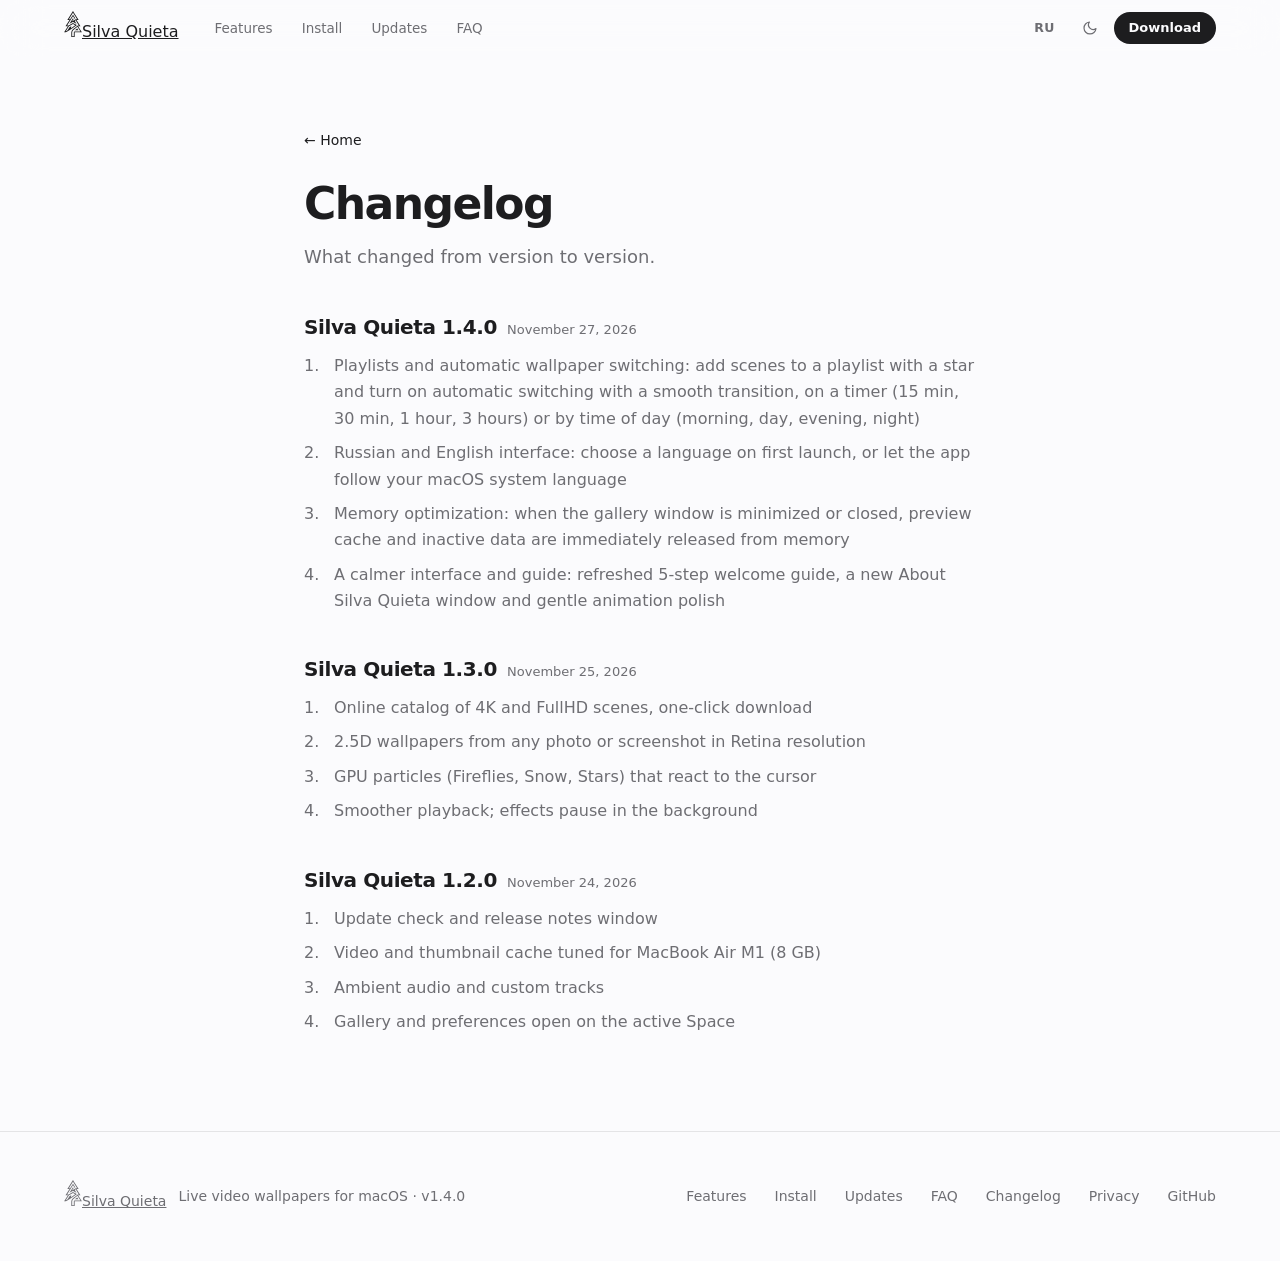
==== commit bbbe520d: "еще один фикс" ====
--- a/changelog.html
+++ b/changelog.html
@@ -52,14 +52,12 @@
 <p class="en sub-lead">What changed from version to version.</p>
     <h2>Silva Quieta 1.4.0<time datetime="2026-11-27"><span class="ru">27 ноября 2026</span><span class="en">November 27, 2026</span></time></h2>
     <ol class="plain">
-      <li><span class="ru">Полная локализация на русский и английский: выбор языка при первом запуске, автоопределение языка macOS, перевод EULA, приветственного гайда и всего интерфейса</span><span class="en">Full Russian and English localization: language choice on first launch, macOS language detection, translated EULA, welcome guide and the whole interface</span></li>
-      <li><span class="ru">Плейлисты: сцены добавляются звёздочкой на карточке</span><span class="en">Playlists: add scenes with the star on a card</span></li>
-      <li><span class="ru">Автосмена обоев с плавным crossfade: по таймеру (15 мин, 30 мин, 1 час, 3 часа) или по времени суток (утро 06:00–12:00, день 12:00–18:00, вечер 18:00–23:00, ночь 23:00–06:00), в том числе из строки меню</span><span class="en">Automatic wallpaper switching with a smooth crossfade: on a timer (15 min, 30 min, 1 hour, 3 hours) or by time of day (morning 06:00–12:00, day 12:00–18:00, evening 18:00–23:00, night 23:00–06:00), including from the menu bar</span></li>
-      <li><span class="ru">Глубокая оптимизация ОЗУ: в кэше не более 2 видеоплееров (preferredForwardBufferDuration = 2.0), превью галереи сжимаются под размер карточки</span><span class="en">Deep RAM optimization: at most 2 video players cached (preferredForwardBufferDuration = 2.0), gallery previews scaled to the card size</span></li>
-      <li><span class="ru">При сворачивании или закрытии галереи кэш миниатюр и неактивных плееров полностью выгружается из памяти</span><span class="en">When the gallery is minimized or closed, the thumbnail cache and inactive players are fully released from memory</span></li>
-      <li><span class="ru">Обновлено окно «О Silva Quieta», добавлен спокойный 5-шаговый приветственный гайд, плавные анимации наведения в каталоге</span><span class="en">Refreshed About window, a calm 5-step welcome guide, smooth hover animations in the catalog</span></li>
+      <li><span class="ru">Плейлисты и автосмена обоев: добавляйте сцены в плейлист звёздочкой и включайте автоматическую смену с плавным переходом по таймеру (15 мин, 30 мин, 1 час, 3 часа) или по времени суток (утро, день, вечер, ночь)</span><span class="en">Playlists and automatic wallpaper switching: add scenes to a playlist with a star and turn on automatic switching with a smooth transition, on a timer (15 min, 30 min, 1 hour, 3 hours) or by time of day (morning, day, evening, night)</span></li>
+      <li><span class="ru">Русский и английский интерфейс: выбор языка при первом запуске и автоматическая подстройка под язык системы macOS</span><span class="en">Russian and English interface: choose a language on first launch, or let the app follow your macOS system language</span></li>
+      <li><span class="ru">Оптимизация оперативной памяти: при сворачивании или закрытии окна галереи кэш превью и неактивные данные сразу выгружаются из памяти</span><span class="en">Memory optimization: when the gallery window is minimized or closed, preview cache and inactive data are immediately released from memory</span></li>
+      <li><span class="ru">Спокойный интерфейс и гайд: обновлён приветственный гайд из 5 шагов, добавлено окно «О Silva Quieta» и мягкая полировка анимаций</span><span class="en">A calmer interface and guide: refreshed 5-step welcome guide, a new About Silva Quieta window and gentle animation polish</span></li>
     </ol>
-    <h2>Silva Quieta 1.3.0<time datetime="2026-11-24"><span class="ru">24 ноября 2026</span><span class="en">November 24, 2026</span></time></h2>
+    <h2>Silva Quieta 1.3.0<time datetime="2026-11-25"><span class="ru">25 ноября 2026</span><span class="en">November 25, 2026</span></time></h2>
     <ol class="plain">
       <li><span class="ru">Онлайн-каталог 4K и FullHD сцен, загрузка в один клик</span><span class="en">Online catalog of 4K and FullHD scenes, one-click download</span></li>
       <li><span class="ru">2.5D-обои из любого фото или скриншота в Retina-разрешении</span><span class="en">2.5D wallpapers from any photo or screenshot in Retina resolution</span></li>
--- a/style.css
+++ b/style.css
@@ -103,7 +103,6 @@
   gap: 24px;
 }
 
-.logo {
   display: inline-flex;
   align-items: center;
   gap: 9px;
@@ -113,7 +112,6 @@
   text-decoration: none;
   flex: none;
 }
-.logo svg { display: block; color: var(--accent); }
 
 .menu {
   flex: 1;
@@ -344,7 +342,6 @@
   margin-bottom: 14px;
 }
 .section-head p { font-size: 17px; color: var(--muted); line-height: 1.6; max-width: 56ch; }
-.eyebrow { margin-bottom: 12px; font-size: 13px; font-weight: 600; letter-spacing: 0.06em; text-transform: uppercase; color: var(--muted); }
 
 .showcase { padding-top: 8px; padding-bottom: 0; }
 .fade-out {
@@ -602,8 +599,7 @@
 }
 .foot { display: flex; flex-wrap: wrap; justify-content: space-between; align-items: center; gap: 24px 48px; }
 .foot-brand { display: flex; align-items: center; flex-wrap: wrap; gap: 6px 12px; }
-.foot-brand .logo { color: var(--text); }
-.foot-note { white-space: nowrap; }
+.foot-brand .foot-note { white-space: nowrap; }
 .foot-links { display: flex; flex-wrap: wrap; align-items: center; justify-content: flex-end; gap: 12px 28px; }
 .foot-links a { color: var(--muted); text-decoration: none; transition: color 0.2s var(--ease); }
 .foot-links a:hover { color: var(--text); }
@@ -694,47 +690,14 @@
   .clip video, .clip.on video { transform: none; filter: none; }
 }
 
-/* What's new (v1.4.0) */
-.new-grid { display: grid; grid-template-columns: repeat(3, minmax(0, 1fr)); gap: 20px; }
-.new-card {
-  display: flex;
-  flex-direction: column;
-  gap: 12px;
-  padding: 36px;
-  background: var(--card);
-  border: 1px solid transparent;
-  border-radius: 24px;
-  transition: border-color 0.5s var(--out), background-color 0.5s var(--out);
-}
-.new-card:first-child { grid-column: 1 / -1; }
-.new-card h3 { font-size: 22px; font-weight: 700; letter-spacing: -0.025em; line-height: 1.25; }
-.new-card p { font-size: 15.5px; line-height: 1.7; color: var(--muted); max-width: 64ch; }
-.new-card strong { color: var(--text); font-weight: 600; }
-.new-card code { font-size: 0.84em; padding: 2px 7px; border-radius: 7px; background: var(--bg); color: var(--text); overflow-wrap: anywhere; }
-.tags { list-style: none; display: flex; flex-wrap: wrap; gap: 8px; margin-top: 4px; }
-.tags li {
-  padding: 5px 12px;
-  border-radius: 999px;
-  border: 1px solid var(--border-strong);
-  font-size: 13px;
-  line-height: 1.4;
-  color: var(--muted);
-  white-space: nowrap;
-}
 @media (hover: hover) {
-  .step:hover, .new-card:hover, details:hover { border-color: var(--border-strong); }
-}
-@media (max-width: 1000px) {
-  .new-grid { grid-template-columns: minmax(0, 1fr); }
+  .step:hover, details:hover { border-color: var(--border-strong); }
 }
 @media (max-width: 640px) {
-  .new-card { padding: 26px 22px; border-radius: 20px; }
-  .new-card h3 { font-size: 20px; }
-  .tags li { white-space: normal; }
   summary { font-size: 16.5px; padding: 20px 0; }
   .section { padding-top: 64px; padding-bottom: 64px; }
   .stat-num { overflow-wrap: anywhere; }
 }
 @media (prefers-reduced-motion: reduce) {
-  .step, .new-card, details { transition: none; }
-}
+  .step, details { transition: none; }
+}
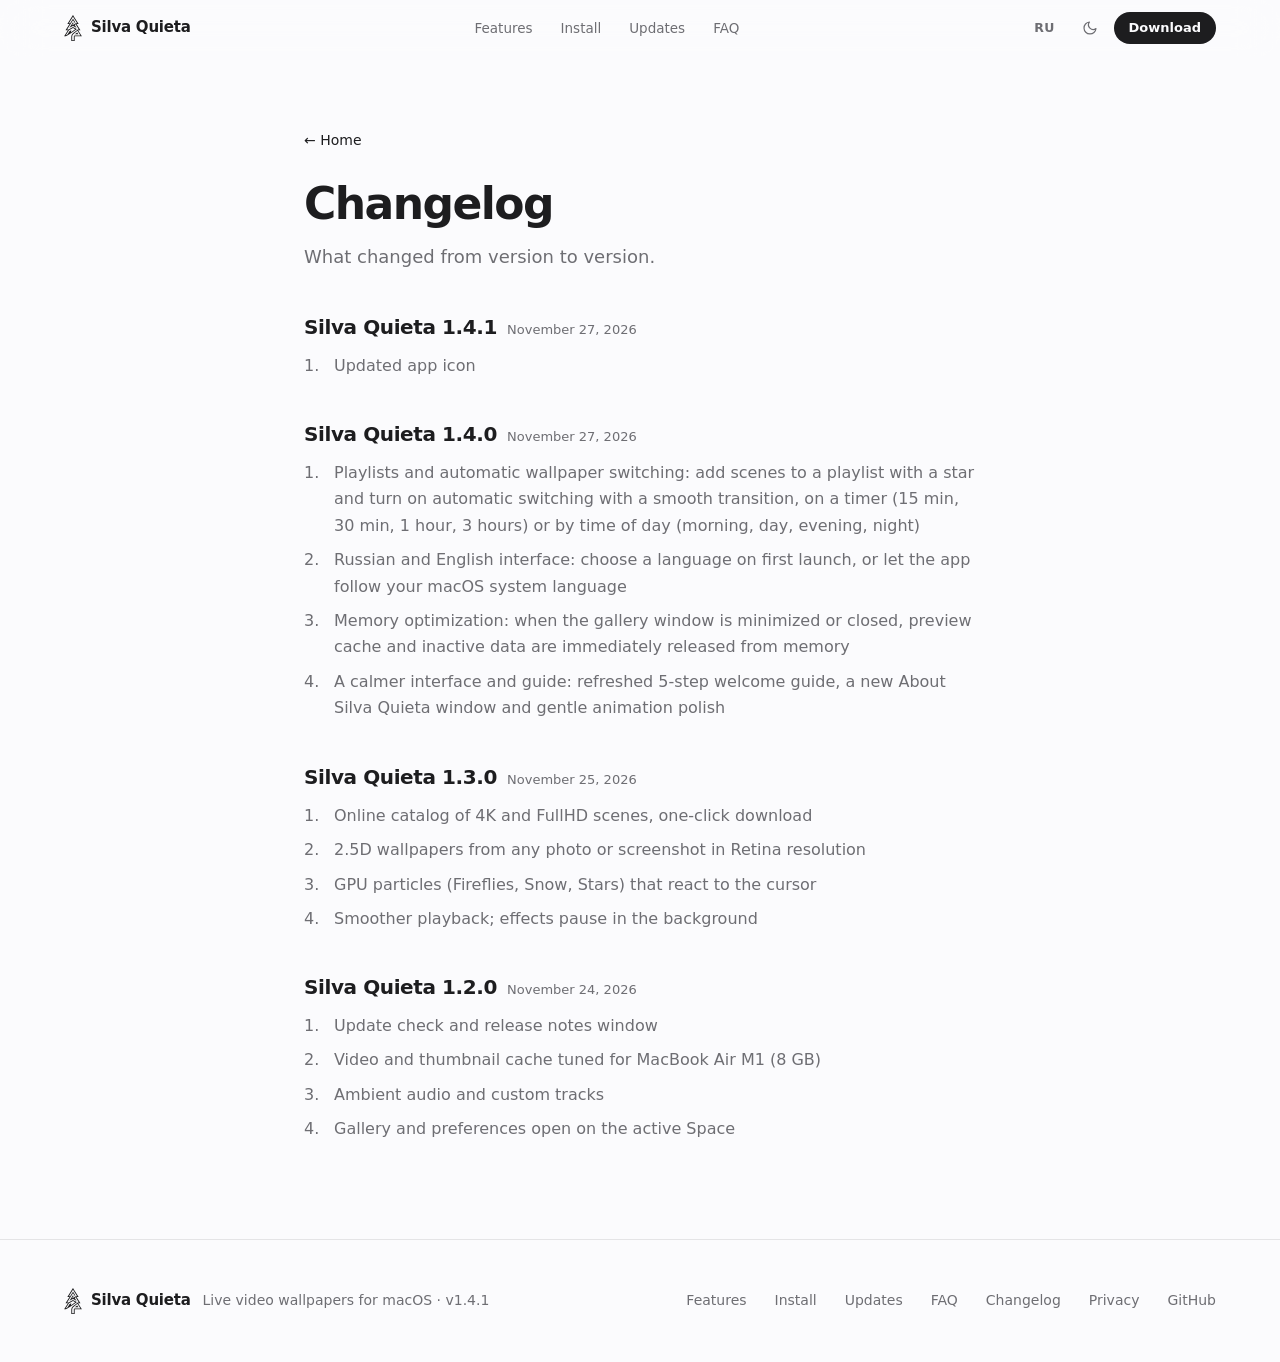
==== commit d1453f73: "1.4.1 added new icon and updated site to 1.4.1" ====
--- a/changelog.html
+++ b/changelog.html
@@ -24,7 +24,7 @@
 if(t!=='dark'&&t!=='light'){t=window.matchMedia&&matchMedia('(prefers-color-scheme: light)').matches?'light':'dark'}
 d.lang=l;d.setAttribute('data-theme',t);d.classList.add('js');
 var el=document.querySelector('title');if(el&&el.getAttribute('data-'+l))document.title=el.getAttribute('data-'+l);})();</script>
-  <link rel="stylesheet" href="style.css?v=1.4.0">
+  <link rel="stylesheet" href="style.css?v=1.4.1">
 </head>
 <body>
   <header class="topbar">
@@ -50,6 +50,10 @@
     <h1><span class="ru">Обновления</span><span class="en">Changelog</span></h1>
     <p class="ru sub-lead">Что менялось от версии к версии.</p>
 <p class="en sub-lead">What changed from version to version.</p>
+    <h2>Silva Quieta 1.4.1<time datetime="2026-11-27"><span class="ru">27 ноября 2026</span><span class="en">November 27, 2026</span></time></h2>
+    <ol class="plain">
+      <li><span class="ru">Обновлена иконка приложения</span><span class="en">Updated app icon</span></li>
+    </ol>
     <h2>Silva Quieta 1.4.0<time datetime="2026-11-27"><span class="ru">27 ноября 2026</span><span class="en">November 27, 2026</span></time></h2>
     <ol class="plain">
       <li><span class="ru">Плейлисты и автосмена обоев: добавляйте сцены в плейлист звёздочкой и включайте автоматическую смену с плавным переходом по таймеру (15 мин, 30 мин, 1 час, 3 часа) или по времени суток (утро, день, вечер, ночь)</span><span class="en">Playlists and automatic wallpaper switching: add scenes to a playlist with a star and turn on automatic switching with a smooth transition, on a timer (15 min, 30 min, 1 hour, 3 hours) or by time of day (morning, day, evening, night)</span></li>
@@ -77,7 +81,7 @@
     <div class="wrap foot">
       <div class="foot-brand">
         <a href="index.html" class="logo"><svg width="18" height="26" viewBox="0 0 385.00 562.25" fill="currentColor" fill-rule="evenodd" aria-hidden="true"><path d="M309.50 418.00 283.25 376.00 282.25 375.75 241.00 408.50 228.75 417.50 228.50 418.50 309.25 418.50ZM193.00 0.00 191.75 0.50 164.25 45.25 69.75 195.25 70.00 196.25 115.75 196.00 116.50 197.25 30.50 331.75 30.75 332.25 79.25 332.25 79.75 333.50 0.00 459.25 0.25 460.00 26.75 459.75 36.25 458.25 51.25 453.00 70.00 443.00 139.75 400.00 195.50 363.25 233.00 336.75 273.50 305.50 273.50 304.75 200.50 264.75 193.25 261.00 192.00 261.00 96.50 312.75 94.50 313.50 65.50 313.50 65.00 312.75 191.75 115.25 192.75 115.00 193.75 116.00 227.25 168.50 228.75 168.25 243.25 159.50 194.25 81.50 192.25 79.50 130.50 175.75 128.75 177.50 104.75 177.50 104.00 177.00 107.25 170.75 175.00 64.00 191.50 37.25 193.00 36.50 281.25 177.00 280.50 177.50 255.25 177.50 252.25 178.75 194.50 213.50 169.50 227.25 169.25 226.50 193.00 190.50 207.50 180.75 207.25 179.00 203.25 173.75 192.50 156.75 191.75 157.00 126.75 257.75 114.25 278.25 126.75 272.00 188.00 238.25 193.00 236.50 195.75 237.25 254.50 270.00 271.00 278.50 230.25 214.25 230.25 213.50 232.75 211.50 248.75 202.00 253.50 208.25 265.75 228.25 275.50 242.75 319.25 311.75 319.50 313.00 319.00 313.50 299.75 313.75 295.25 314.75 289.50 317.75 242.50 355.00 219.25 372.50 191.75 395.00 181.50 405.25 171.75 418.00 165.50 429.25 161.75 438.25 158.50 449.00 156.50 460.75 155.75 472.50 156.00 562.25 228.75 562.00 229.00 464.25 229.75 462.00 232.25 460.00 384.50 460.00 385.00 459.50 305.00 333.25 305.50 332.25 354.00 332.25 354.00 331.25 268.25 197.00 269.25 196.00 315.00 196.25 315.25 195.50 221.25 46.00ZM288.75 343.25 350.50 439.75 350.50 440.75 350.00 441.25 231.00 441.25 227.75 441.75 222.25 443.75 218.25 446.50 214.75 450.25 211.75 455.75 210.50 460.75 210.25 543.00 209.00 543.75 175.25 543.50 174.50 542.75 174.75 466.75 176.25 456.00 178.25 448.25 181.25 440.25 185.25 432.00 191.25 422.75 196.50 416.50 209.75 404.00 288.00 343.00ZM238.50 307.50 238.50 308.50 233.75 312.75 209.75 330.50 149.25 371.50 148.25 370.50 155.25 328.25 122.25 345.75 119.75 348.25 75.50 417.00 68.00 422.50 54.75 430.50 38.75 438.50 35.50 439.00 40.25 430.50 104.50 330.00 106.50 328.25 192.00 282.25 193.50 282.50Z"/></svg><span>Silva Quieta</span></a>
-        <span class="foot-note"><span class="ru">Живые видео-обои для macOS</span><span class="en">Live video wallpapers for macOS</span> · v<span data-ver>1.4.0</span></span>
+        <span class="foot-note"><span class="ru">Живые видео-обои для macOS</span><span class="en">Live video wallpapers for macOS</span> · v<span data-ver>1.4.1</span></span>
       </div>
       <nav class="foot-links" aria-label="Footer">
         <a href="index.html#features"><span class="ru">Возможности</span><span class="en">Features</span></a>
@@ -91,6 +95,6 @@
     </div>
   </footer>
 
-  <script src="script.js?v=1.4.0"></script>
+  <script src="script.js?v=1.4.1"></script>
 </body>
 </html>
--- a/style.css
+++ b/style.css
@@ -103,6 +103,7 @@
   gap: 24px;
 }
 
+.logo {
   display: inline-flex;
   align-items: center;
   gap: 9px;
@@ -112,6 +113,7 @@
   text-decoration: none;
   flex: none;
 }
+.logo svg { display: block; color: var(--accent); }
 
 .menu {
   flex: 1;
@@ -599,7 +601,8 @@
 }
 .foot { display: flex; flex-wrap: wrap; justify-content: space-between; align-items: center; gap: 24px 48px; }
 .foot-brand { display: flex; align-items: center; flex-wrap: wrap; gap: 6px 12px; }
-.foot-brand .foot-note { white-space: nowrap; }
+.foot-brand .logo { color: var(--text); }
+.foot-note { white-space: nowrap; }
 .foot-links { display: flex; flex-wrap: wrap; align-items: center; justify-content: flex-end; gap: 12px 28px; }
 .foot-links a { color: var(--muted); text-decoration: none; transition: color 0.2s var(--ease); }
 .foot-links a:hover { color: var(--text); }
